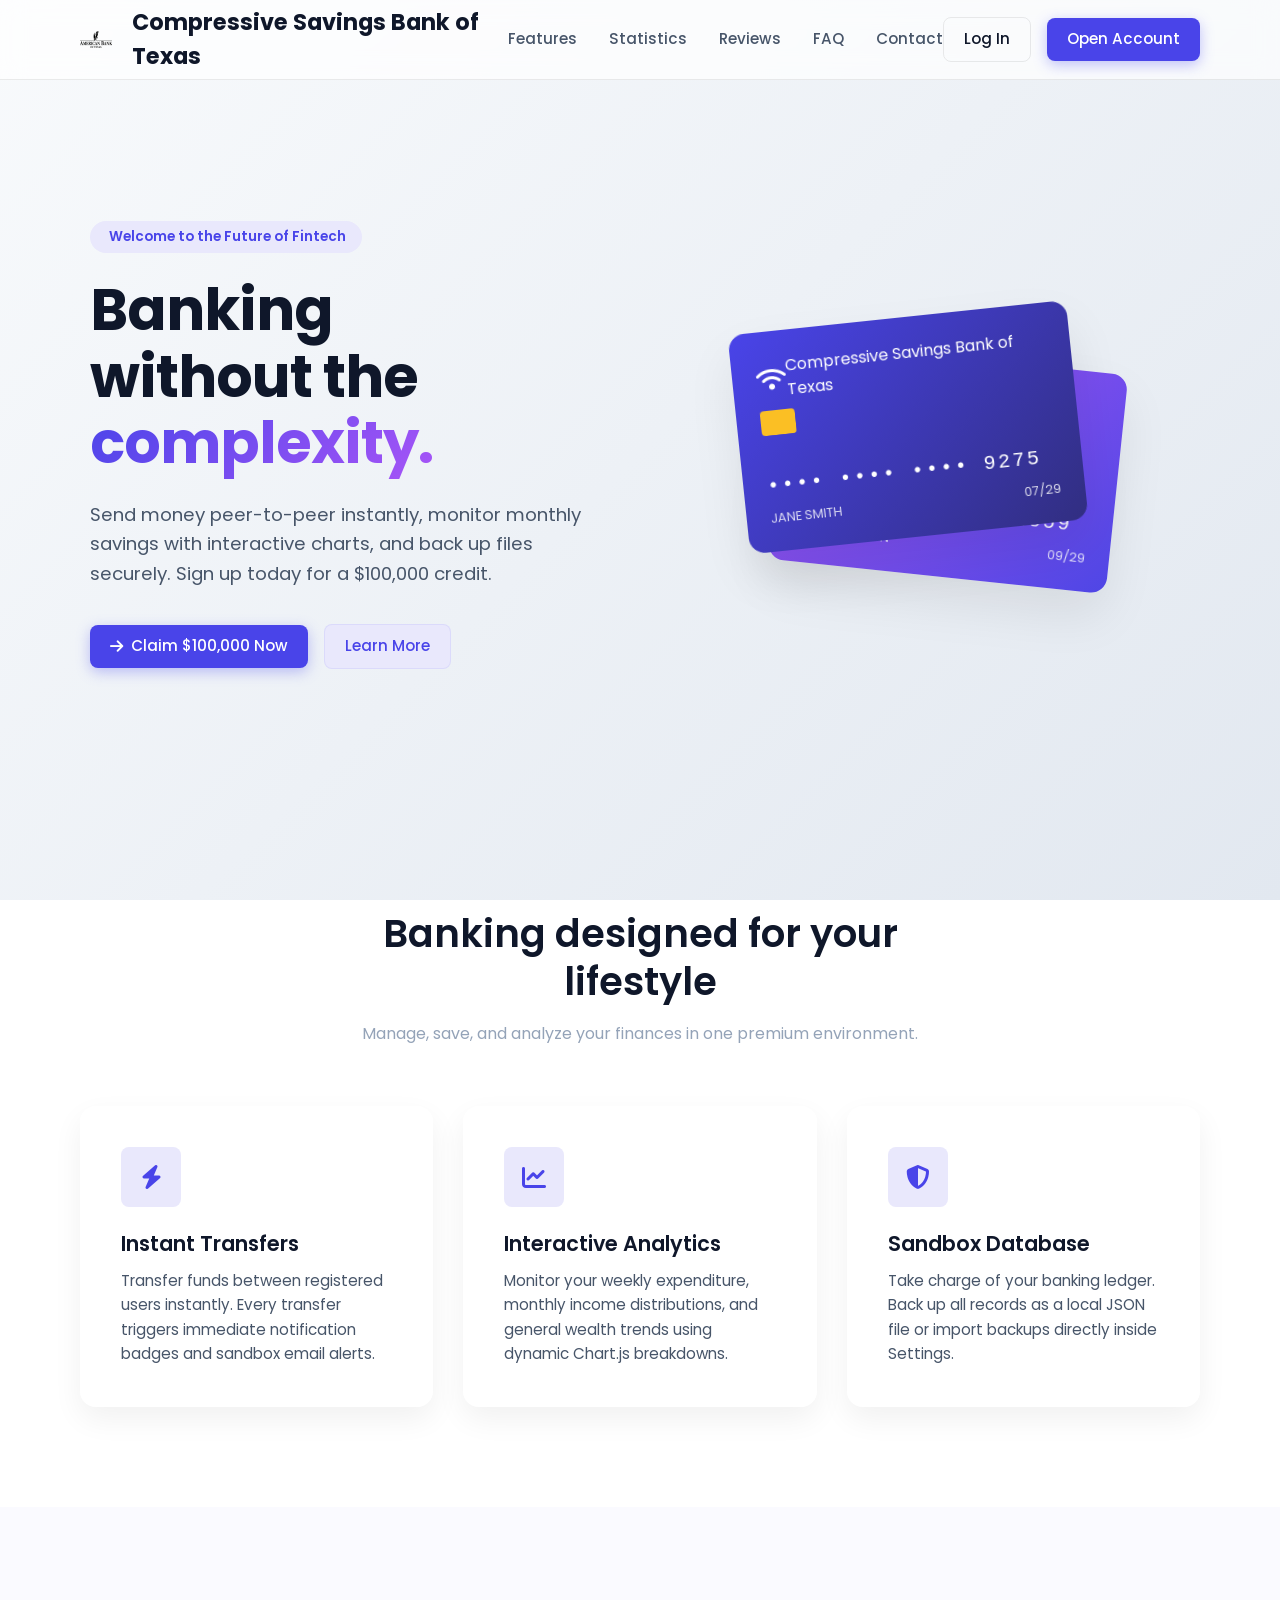
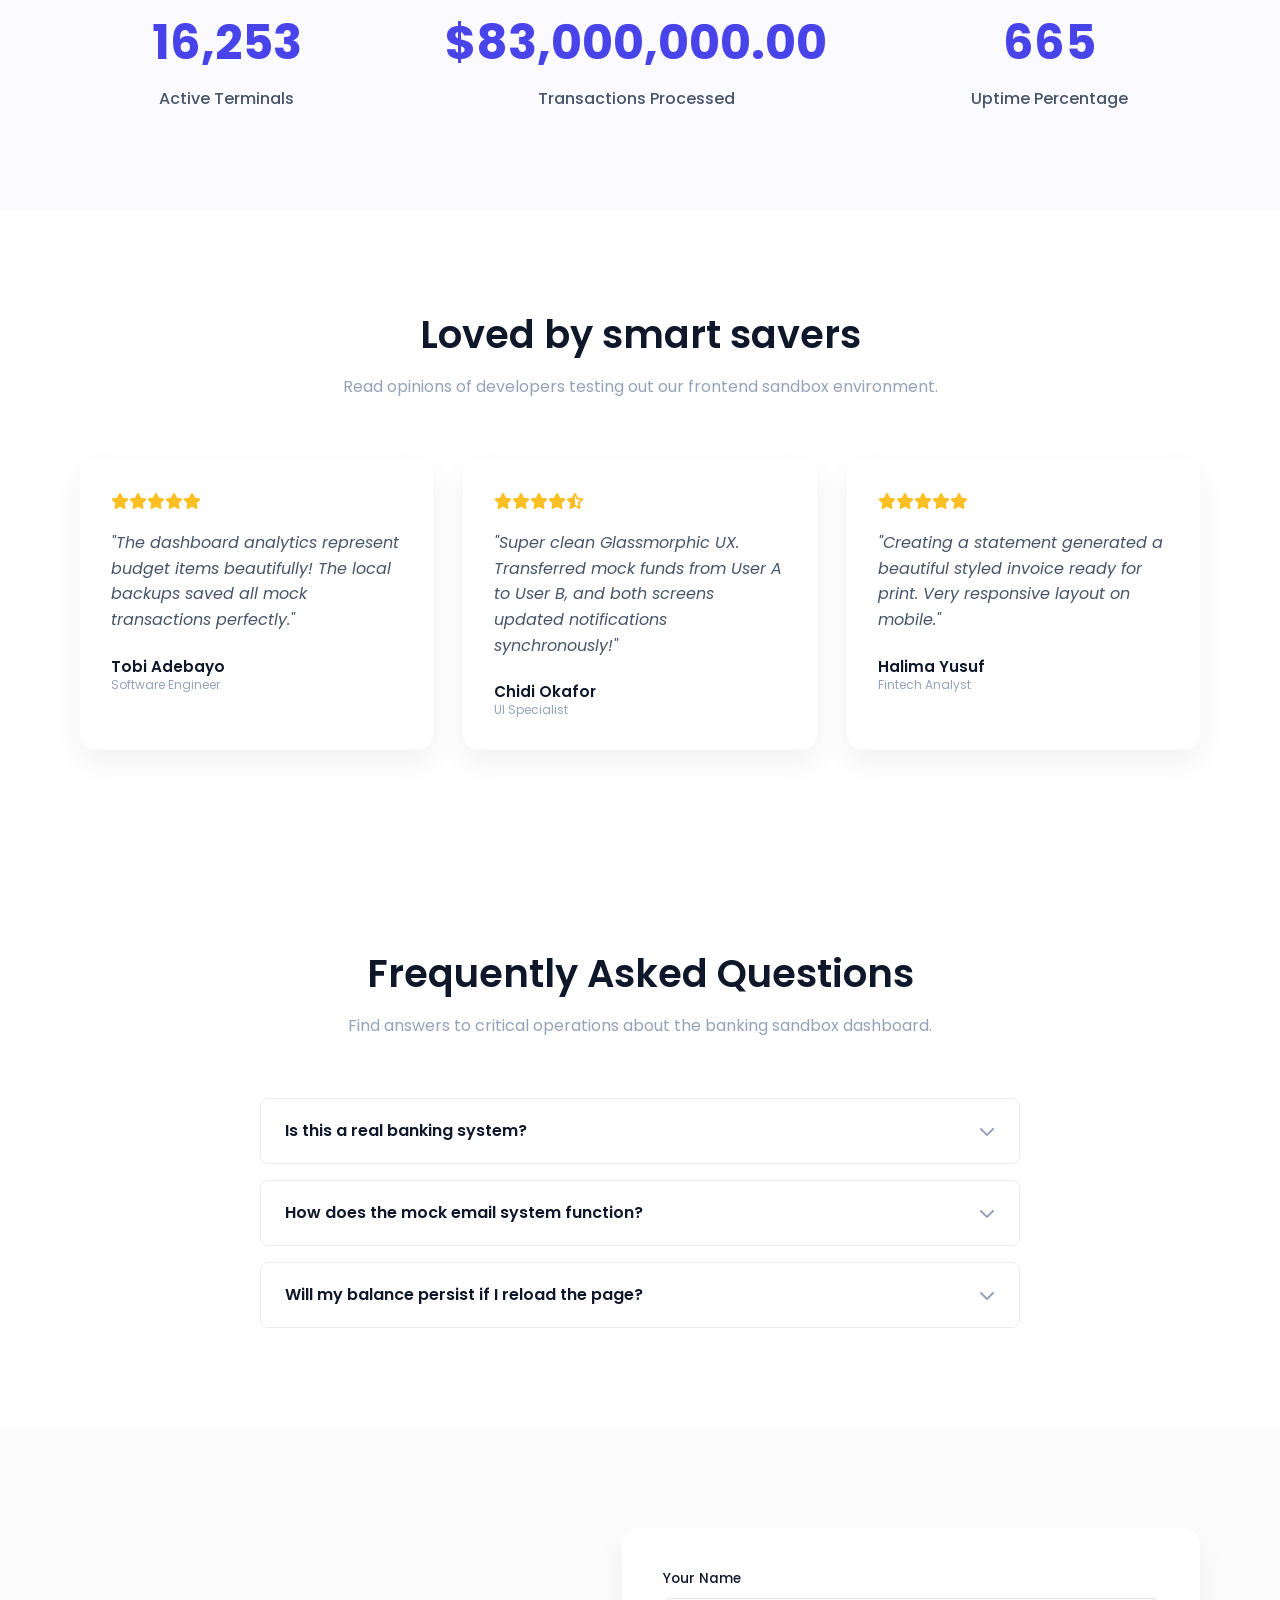
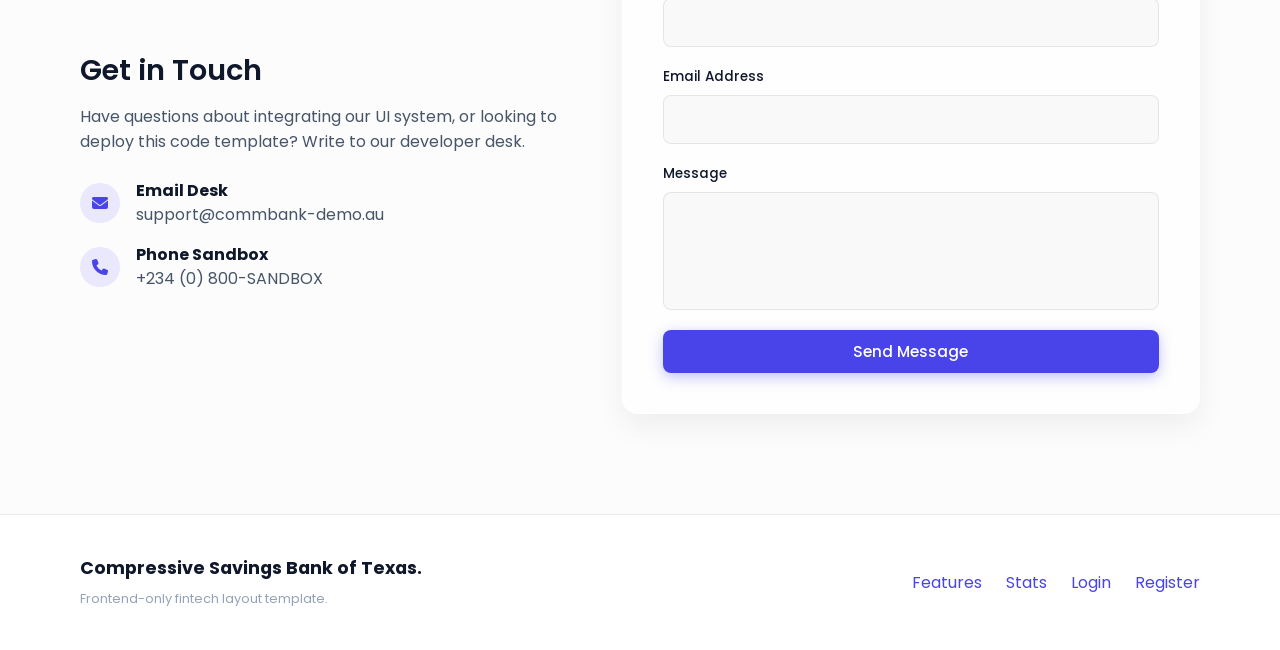
==== index.html @ da2bb2bc "Initial commit: TuneX Bank app with email notifications disabled and logo fix" ====
<!DOCTYPE html>
<html lang="en">
<head>
  <link rel="icon" type="image/png" href="favicon.png">
  <meta charset="UTF-8">
  <meta name="viewport" content="width=device-width, initial-scale=1.0">
  <title>Compressive Savings Bank of Texas - Modern Digital Banking</title>
  
  <!-- SEO Tags -->
  <meta name="description" content="Experience premium digital banking with Compressive Savings Bank of Texas. Send money instantly, track spending analytics, and secure your vaults with glassmorphic dashboards.">
  
  <!-- Font Awesome & Google Fonts -->
  <link rel="stylesheet" href="https://cdnjs.cloudflare.com/ajax/libs/font-awesome/6.4.0/css/all.min.css">
  
  <!-- Style sheets -->
  <link rel="stylesheet" href="css/global.css">
  <link rel="stylesheet" href="css/components.css">
  <link rel="stylesheet" href="css/forms.css">
  <link rel="stylesheet" href="css/responsive.css">
  
  <!-- Prevent Theme Flash (FOUC) -->
  <meta name="color-scheme" content="light dark">
  <script>
    {
      const colorScheme = localStorage.getItem("theme");
      if (colorScheme === 'dark' || (!colorScheme && window.matchMedia("(prefers-color-scheme: dark)").matches)) {
        document.documentElement.setAttribute('data-theme', 'dark');
      } else if (colorScheme === 'light') {
        document.documentElement.setAttribute('data-theme', 'light');
      }
    }
  </script>
</head>
<body>

  <!-- Sticky Landing Navigation -->
  <nav class="landing-nav">
    <div class="logo">
      <img src="assets/logo.png" alt="Logo" style="width: 32px; height: 32px; flex-shrink: 0; display: inline-block; vertical-align: middle; margin-right: 8px; object-fit: contain;">
      <span>Compressive Savings Bank of Texas</span>
    </div>
    <div class="landing-nav-links no-print">
      <a href="#features" class="landing-nav-link">Features</a>
      <a href="#stats" class="landing-nav-link">Statistics</a>
      <a href="#testimonials" class="landing-nav-link">Reviews</a>
      <a href="#faq" class="landing-nav-link">FAQ</a>
      <a href="#contact" class="landing-nav-link">Contact</a>
    </div>
    <div class="landing-nav-actions no-print">
      <a href="login.html" class="btn btn-outline">Log In</a>
      <a href="register.html" class="btn btn-primary">Open Account</a>
    </div>
  </nav>

  <!-- Hero Section -->
  <header class="hero-section">
    <div class="hero-content">
      <span class="hero-badge"><i class="fas fa-sparkles"></i> Welcome to the Future of Fintech</span>
      <h1 class="hero-title">Banking <br>without the <br><span class="gradient-text">complexity.</span></h1>
      <p class="hero-desc">Send money peer-to-peer instantly, monitor monthly savings with interactive charts, and back up files securely. Sign up today for a $100,000 credit.</p>
      <div class="hero-buttons no-print">
        <a href="register.html" class="btn btn-primary btn-lg"><i class="fas fa-arrow-right"></i> Claim $100,000 Now</a>
        <a href="#features" class="btn btn-secondary btn-lg">Learn More</a>
      </div>
    </div>
    
    <div class="hero-visual">
      <div class="hero-card-stack">
        <div class="hero-credit-card card-primary">
          <div class="card-header-logo">
            <i class="fas fa-wifi"></i>
            <span>Compressive Savings Bank of Texas</span>
          </div>
          <div class="card-chip"></div>
          <div class="card-number">•••• •••• •••• 9275</div>
          <div class="card-holder">
            <div>Jane Smith</div>
            <div>07/29</div>
          </div>
        </div>
        <div class="hero-credit-card card-secondary">
          <div class="card-header-logo">
            <i class="fas fa-wifi"></i>
            <span>Compressive Savings Bank of Texas</span>
          </div>
          <div class="card-chip"></div>
          <div class="card-number">•••• •••• •••• 2859</div>
          <div class="card-holder">
            <div>Mike Johnson</div>
            <div>09/29</div>
          </div>
        </div>
      </div>
    </div>
  </header>

  <!-- Product Features Section -->
  <section id="features" class="section">
    <div class="section-header">
      <h2>Banking designed for your lifestyle</h2>
      <p>Manage, save, and analyze your finances in one premium environment.</p>
    </div>
    
    <div class="features-grid">
      
      <!-- Feature 1 -->
      <div class="feature-card glass glass-interactive">
        <div class="feature-icon flex-center"><i class="fas fa-bolt"></i></div>
        <h3>Instant Transfers</h3>
        <p>Transfer funds between registered users instantly. Every transfer triggers immediate notification badges and sandbox email alerts.</p>
      </div>

      <!-- Feature 2 -->
      <div class="feature-card glass glass-interactive">
        <div class="feature-icon flex-center"><i class="fas fa-chart-line"></i></div>
        <h3>Interactive Analytics</h3>
        <p>Monitor your weekly expenditure, monthly income distributions, and general wealth trends using dynamic Chart.js breakdowns.</p>
      </div>

      <!-- Feature 3 -->
      <div class="feature-card glass glass-interactive">
        <div class="feature-icon flex-center"><i class="fas fa-shield-alt"></i></div>
        <h3>Sandbox Database</h3>
        <p>Take charge of your banking ledger. Back up all records as a local JSON file or import backups directly inside Settings.</p>
      </div>
      
    </div>
  </section>

  <!-- Live Statistics Section -->
  <section id="stats" class="section stats-section">
    <div class="stats-row">
      <div class="stat-item">
        <div class="stat-number count-number" data-target="24380">0</div>
        <div class="stat-label">Active Terminals</div>
      </div>
      <div class="stat-item">
        <div class="stat-number count-number count-currency" data-target="124500000">$0</div>
        <div class="stat-label">Transactions Processed</div>
      </div>
      <div class="stat-item">
        <div class="stat-number count-number" data-target="999">0</div>
        <div class="stat-label">Uptime Percentage</div>
      </div>
    </div>
  </section>

  <!-- Testimonials Reviews -->
  <section id="testimonials" class="section">
    <div class="section-header">
      <h2>Loved by smart savers</h2>
      <p>Read opinions of developers testing out our frontend sandbox environment.</p>
    </div>
    
    <div class="testimonials-grid">
      <!-- Card 1 -->
      <div class="testimonial-card glass">
        <div class="testimonial-rating"><i class="fas fa-star"></i><i class="fas fa-star"></i><i class="fas fa-star"></i><i class="fas fa-star"></i><i class="fas fa-star"></i></div>
        <p class="testimonial-text">"The dashboard analytics represent budget items beautifully! The local backups saved all mock transactions perfectly."</p>
        <div class="testimonial-author">
          <div class="testimonial-author-info">
            <h4>Tobi Adebayo</h4>
            <p>Software Engineer</p>
          </div>
        </div>
      </div>

      <!-- Card 2 -->
      <div class="testimonial-card glass">
        <div class="testimonial-rating"><i class="fas fa-star"></i><i class="fas fa-star"></i><i class="fas fa-star"></i><i class="fas fa-star"></i><i class="fas fa-star-half-alt"></i></div>
        <p class="testimonial-text">"Super clean Glassmorphic UX. Transferred mock funds from User A to User B, and both screens updated notifications synchronously!"</p>
        <div class="testimonial-author">
          <div class="testimonial-author-info">
            <h4>Chidi Okafor</h4>
            <p>UI Specialist</p>
          </div>
        </div>
      </div>

      <!-- Card 3 -->
      <div class="testimonial-card glass">
        <div class="testimonial-rating"><i class="fas fa-star"></i><i class="fas fa-star"></i><i class="fas fa-star"></i><i class="fas fa-star"></i><i class="fas fa-star"></i></div>
        <p class="testimonial-text">"Creating a statement generated a beautiful styled invoice ready for print. Very responsive layout on mobile."</p>
        <div class="testimonial-author">
          <div class="testimonial-author-info">
            <h4>Halima Yusuf</h4>
            <p>Fintech Analyst</p>
          </div>
        </div>
      </div>
    </div>
  </section>

  <!-- FAQ Accordion Accordions -->
  <section id="faq" class="section">
    <div class="section-header">
      <h2>Frequently Asked Questions</h2>
      <p>Find answers to critical operations about the banking sandbox dashboard.</p>
    </div>
    
    <div class="faq-list">
      <details class="faq-item">
        <summary class="faq-summary">Is this a real banking system?</summary>
        <div class="faq-content">
          No. This is a frontend-only MVP (Minimum Viable Product) powered entirely in the browser using <code>localStorage</code>. It does not communicate with any banking server or hold real-world financial records.
        </div>
      </details>

      <details class="faq-item">
        <summary class="faq-summary">How does the mock email system function?</summary>
        <div class="faq-content">
          Whenever a transfer, deposit, or login occurs, our SMTP Simulator generates a mock email object and pushes it to your database. You can read these emails inside the Email Center navigation panel.
        </div>
      </details>

      <details class="faq-item">
        <summary class="faq-summary">Will my balance persist if I reload the page?</summary>
        <div class="faq-content">
          Yes! All users, settings, and logs are saved in your browser's local storage database, which persists until you clear your browser cache or select "Purge Database" inside Settings.
        </div>
      </details>
    </div>
  </section>

  <!-- Contact Section -->
  <section id="contact" class="section contact-section">
    <div class="contact-grid">
      <div class="contact-info">
        <h3>Get in Touch</h3>
        <p>Have questions about integrating our UI system, or looking to deploy this code template? Write to our developer desk.</p>
        <div class="contact-details-list">
          <div class="contact-details-item">
            <div class="contact-details-icon flex-center"><i class="fas fa-envelope"></i></div>
            <div>
              <strong style="display:block; color:var(--text-primary);">Email Desk</strong>
              <span>support@commbank-demo.au</span>
            </div>
          </div>
          <div class="contact-details-item">
            <div class="contact-details-icon flex-center"><i class="fas fa-phone"></i></div>
            <div>
              <strong style="display:block; color:var(--text-primary);">Phone Sandbox</strong>
              <span>+234 (0) 800-SANDBOX</span>
            </div>
          </div>
        </div>
      </div>
      
      <div class="contact-form-panel glass">
        <form id="contact-form" style="padding:40px;" novalidate>
          <div class="form-group">
            <label for="contact-name" class="form-label">Your Name</label>
            <input type="text" id="contact-name" class="form-input" required minlength="2">
            <span class="error-msg">Name is too short.</span>
          </div>
          <div class="form-group">
            <label for="contact-email" class="form-label">Email Address</label>
            <input type="email" id="contact-email" class="form-input" required>
            <span class="error-msg">Email is invalid.</span>
          </div>
          <div class="form-group">
            <label for="contact-msg" class="form-label">Message</label>
            <textarea id="contact-msg" class="form-input" rows="4" required style="resize:none;"></textarea>
            <span class="error-msg">Message cannot be empty.</span>
          </div>
          <button type="submit" class="btn btn-primary" style="width:100%;">Send Message</button>
        </form>
      </div>
    </div>
  </section>

  <!-- Footer -->
  <footer class="footer">
    <div class="footer-content">
      <div>
        <strong style="color:var(--text-primary); font-size:1.1rem; display:block; margin-bottom:4px;">Compressive Savings Bank of Texas.</strong>
        <span style="font-size:0.8rem; color:var(--text-muted);">Frontend-only fintech layout template.</span>
      </div>
      <div class="footer-links no-print">
        <a href="#features">Features</a>
        <a href="#stats">Stats</a>
        <a href="login.html">Login</a>
        <a href="register.html">Register</a>
      </div>
    </div>
  </footer>

  <!-- DB & scripts -->
  <script src="js/storage.js"></script>
  <script src="js/utils.js"></script>
  <script src="js/email.js"></script>
  <script>
    // Scroll header tracker
    window.addEventListener('scroll', () => {
      const nav = document.querySelector('.landing-nav');
      if (window.scrollY > 50) {
        nav.classList.add('scrolled');
      } else {
        nav.classList.remove('scrolled');
      }
    });

    // Animate stats numbers when they enter the viewport
    const countItems = document.querySelectorAll('.count-number');
    const options = { threshold: 0.5 };
    
    const observer = new IntersectionObserver((entries, observer) => {
      entries.forEach(entry => {
        if (entry.isIntersecting) {
          const el = entry.target;
          const target = parseFloat(el.getAttribute('data-target'));
          Utils.animateCounter(el, 0, target, 1500);
          observer.unobserve(el);
        }
      });
    }, options);

    countItems.forEach(el => observer.observe(el));

    // Simple Form Validation hook
    document.getElementById('contact-form').addEventListener('submit', (e) => {
      e.preventDefault();
      const form = e.target;
      if (form.checkValidity()) {
        Utils.showToast("Message Sent", "Thank you! Your simulated message has been processed.", "success");
        form.reset();
      } else {
        Utils.showToast("Form Invalid", "Please check contact form inputs.", "warning");
        // Trigger visual validation
        Array.from(form.elements).forEach(el => {
          if (el.checkValidity) {
            el.classList.add('user-invalid-fallback');
          }
        });
      }
    });
  </script>
</body>
</html>
---- css/global.css ----
@import url('https://fonts.googleapis.com/css2?family=Poppins:wght@300;400;500;600;700&family=Inter:wght@300;400;500;600;700&display=swap');

:root {
  --font-family: 'Poppins', 'Inter', -apple-system, BlinkMacSystemFont, "Segoe UI", Roboto, sans-serif;
  
  /* HSL Base Tone */
  --hue-primary: 242; /* Premium Indigo */
  
  /* Light Theme Variables */
  --primary-color: hsl(var(--hue-primary), 79%, 59%);
  --primary-hover: hsl(var(--hue-primary), 75%, 48%);
  --primary-light: hsl(var(--hue-primary), 80%, 95%);
  --primary-dark: hsl(var(--hue-primary), 70%, 40%);
  
  --bg-gradient-start: #f8fafc;
  --bg-gradient-end: #e2e8f0;
  
  --bg-card: rgba(255, 255, 255, 0.65);
  --bg-sidebar: rgba(255, 255, 255, 0.8);
  --bg-glass-solid: #ffffff;
  
  --text-primary: #0f172a;
  --text-secondary: #475569;
  --text-muted: #94a3b8;
  
  --border-color: rgba(0, 0, 0, 0.08);
  --border-card: rgba(255, 255, 255, 0.45);
  
  --success-color: #10b981;
  --success-light: rgba(16, 185, 129, 0.1);
  --error-color: #ef4444;
  --error-light: rgba(239, 68, 68, 0.1);
  --warning-color: #f59e0b;
  --warning-light: rgba(245, 158, 11, 0.1);
  --info-color: #3b82f6;
  --info-light: rgba(59, 130, 246, 0.1);
  
  --glass-blur: 16px;
  
  --shadow-sm: 0 2px 8px rgba(0, 0, 0, 0.04);
  --shadow-md: 0 12px 30px rgba(0, 0, 0, 0.06);
  --shadow-lg: 0 24px 50px rgba(0, 0, 0, 0.08);
  --shadow-inset: inset 0 2px 4px rgba(255, 255, 255, 0.8);
  
  --radius-sm: 8px;
  --radius-md: 16px;
  --radius-lg: 24px;
  --radius-xl: 32px;
  
  --transition-fast: 0.15s cubic-bezier(0.4, 0, 0.2, 1);
  --transition-normal: 0.3s cubic-bezier(0.4, 0, 0.2, 1);
  --transition-spring: 0.5s cubic-bezier(0.34, 1.56, 0.64, 1);
  
  /* Scrollbar standard support */
  scrollbar-color: var(--text-muted) transparent;
  scrollbar-width: thin;
  
  color-scheme: light dark;
}

/* System Dark Theme Match */
@media (prefers-color-scheme: dark) {
  :root {
    --primary-color: hsl(var(--hue-primary), 85%, 65%);
    --primary-hover: hsl(var(--hue-primary), 80%, 55%);
    --primary-light: hsl(var(--hue-primary), 35%, 15%);
    --primary-dark: hsl(var(--hue-primary), 90%, 75%);
    
    --bg-gradient-start: #030712;
    --bg-gradient-end: #0f172a;
    
    --bg-card: rgba(15, 23, 42, 0.55);
    --bg-sidebar: rgba(3, 7, 18, 0.7);
    --bg-glass-solid: #0f172a;
    
    --text-primary: #f8fafc;
    --text-secondary: #cbd5e1;
    --text-muted: #64748b;
    
    --border-color: rgba(255, 255, 255, 0.08);
    --border-card: rgba(255, 255, 255, 0.06);
    
    --shadow-sm: 0 2px 8px rgba(0, 0, 0, 0.2);
    --shadow-md: 0 12px 30px rgba(0, 0, 0, 0.4);
    --shadow-lg: 0 24px 50px rgba(0, 0, 0, 0.5);
    --shadow-inset: inset 0 1px 1px rgba(255, 255, 255, 0.05);
    
    scrollbar-color: var(--text-muted) transparent;
  }
}

/* User Theme Pins (Takes Precedence) */
:root[data-theme="light"] {
  --primary-color: hsl(var(--hue-primary), 79%, 59%);
  --primary-hover: hsl(var(--hue-primary), 75%, 48%);
  --primary-light: hsl(var(--hue-primary), 80%, 95%);
  --primary-dark: hsl(var(--hue-primary), 70%, 40%);
  --bg-gradient-start: #f8fafc;
  --bg-gradient-end: #e2e8f0;
  --bg-card: rgba(255, 255, 255, 0.65);
  --bg-sidebar: rgba(255, 255, 255, 0.8);
  --bg-glass-solid: #ffffff;
  --text-primary: #0f172a;
  --text-secondary: #475569;
  --text-muted: #94a3b8;
  --border-color: rgba(0, 0, 0, 0.08);
  --border-card: rgba(255, 255, 255, 0.45);
  --shadow-sm: 0 2px 8px rgba(0, 0, 0, 0.04);
  --shadow-md: 0 12px 30px rgba(0, 0, 0, 0.06);
  --shadow-lg: 0 24px 50px rgba(0, 0, 0, 0.08);
  --shadow-inset: inset 0 2px 4px rgba(255, 255, 255, 0.8);
  color-scheme: light;
}

:root[data-theme="dark"] {
  --primary-color: hsl(var(--hue-primary), 85%, 65%);
  --primary-hover: hsl(var(--hue-primary), 80%, 55%);
  --primary-light: hsl(var(--hue-primary), 35%, 15%);
  --primary-dark: hsl(var(--hue-primary), 90%, 75%);
  --bg-gradient-start: #030712;
  --bg-gradient-end: #0f172a;
  --bg-card: rgba(15, 23, 42, 0.55);
  --bg-sidebar: rgba(3, 7, 18, 0.7);
  --bg-glass-solid: #0f172a;
  --text-primary: #f8fafc;
  --text-secondary: #cbd5e1;
  --text-muted: #64748b;
  --border-color: rgba(255, 255, 255, 0.08);
  --border-card: rgba(255, 255, 255, 0.06);
  --shadow-sm: 0 2px 8px rgba(0, 0, 0, 0.2);
  --shadow-md: 0 12px 30px rgba(0, 0, 0, 0.4);
  --shadow-lg: 0 24px 50px rgba(0, 0, 0, 0.5);
  --shadow-inset: inset 0 1px 1px rgba(255, 255, 255, 0.05);
  color-scheme: dark;
}

/* Global Reset */
*, *::before, *::after {
  box-sizing: border-box;
  margin: 0;
  padding: 0;
}

html {
  scroll-behavior: smooth;
  height: -webkit-fill-available;
}

body {
  font-family: var(--font-family);
  background: linear-gradient(135deg, var(--bg-gradient-start) 0%, var(--bg-gradient-end) 100%);
  background-attachment: fixed;
  color: var(--text-secondary);
  min-height: 100vh;
  min-height: -webkit-fill-available;
  display: flex;
  flex-direction: column;
  overflow-x: hidden;
  line-height: 1.5;
  -webkit-font-smoothing: antialiased;
}

/* Custom Scrollbars Fallback */
@supports not (scrollbar-color: auto) {
  ::-webkit-scrollbar {
    width: 8px;
    height: 8px;
  }
  ::-webkit-scrollbar-track {
    background: transparent;
  }
  ::-webkit-scrollbar-thumb {
    background: var(--text-muted);
    border-radius: var(--radius-sm);
  }
  ::-webkit-scrollbar-thumb:hover {
    background: var(--text-secondary);
  }
}

/* Utility Classes */
.glass {
  background: var(--bg-card);
  backdrop-filter: blur(var(--glass-blur));
  -webkit-backdrop-filter: blur(var(--glass-blur));
  border: 1px solid var(--border-card);
  border-radius: var(--radius-md);
  box-shadow: var(--shadow-md);
}

.glass-interactive {
  composes: glass;
  transition: transform var(--transition-fast), box-shadow var(--transition-fast), border var(--transition-fast);
}
.glass-interactive:hover {
  transform: translateY(-2px);
  box-shadow: var(--shadow-lg);
  border: 1px solid var(--primary-light);
}

.gradient-text {
  background: linear-gradient(135deg, var(--primary-color) 0%, #a855f7 100%);
  -webkit-background-clip: text;
  -webkit-text-fill-color: transparent;
  background-clip: text;
}

.flex-center {
  display: flex;
  align-items: center;
  justify-content: center;
}

.hidden {
  display: none !important;
}

/* Typography styles */
h1, h2, h3, h4, h5, h6 {
  color: var(--text-primary);
  font-weight: 600;
  line-height: 1.25;
}

a {
  color: var(--primary-color);
  text-decoration: none;
  transition: color var(--transition-fast);
}
a:hover {
  color: var(--primary-hover);
}

button {
  cursor: pointer;
  border: none;
  background: none;
  font-family: var(--font-family);
}

ul {
  list-style: none;
}

img {
  max-width: 100%;
  height: auto;
  border-radius: var(--radius-sm);
}

/* Toast Container in Top Layer (Native popover support or absolute fallback) */
.toast-container {
  position: fixed;
  bottom: 24px;
  right: 24px;
  display: flex;
  flex-direction: column;
  gap: 12px;
  z-index: 9999;
  pointer-events: none;
}

/* Print CSS */
@media print {
  body {
    background: white;
    color: black;
  }
  .no-print {
    display: none !important;
  }
  .print-only {
    display: block !important;
  }
  .glass {
    border: 1px solid #ccc !important;
    background: none !important;
    box-shadow: none !important;
    backdrop-filter: none !important;
  }
}
---- css/components.css ----
/* Reusable Banking Design System Components */

/* 1. Buttons */
.btn {
  display: inline-flex;
  align-items: center;
  justify-content: center;
  gap: 8px;
  padding: 10px 20px;
  font-size: 0.95rem;
  font-weight: 500;
  border-radius: var(--radius-sm);
  transition: all var(--transition-fast);
  white-space: nowrap;
}

.btn-primary {
  background: var(--primary-color);
  color: #ffffff;
  box-shadow: 0 4px 14px rgba(99, 102, 241, 0.4);
}
.btn-primary:hover {
  background: var(--primary-hover);
  transform: translateY(-1px);
  box-shadow: 0 6px 20px rgba(99, 102, 241, 0.5);
}
.btn-primary:active {
  transform: translateY(0);
}

.btn-secondary {
  background: var(--primary-light);
  color: var(--primary-color);
  border: 1px solid rgba(99, 102, 241, 0.1);
}
.btn-secondary:hover {
  background: rgba(99, 102, 241, 0.15);
}

.btn-outline {
  background: transparent;
  color: var(--text-primary);
  border: 1px solid var(--border-color);
}
.btn-outline:hover {
  background: rgba(0, 0, 0, 0.02);
  border-color: var(--text-secondary);
}

[data-theme="dark"] .btn-outline:hover {
  background: rgba(255, 255, 255, 0.03);
}

.btn-danger {
  background: var(--error-color);
  color: white;
  box-shadow: 0 4px 14px rgba(239, 68, 68, 0.3);
}
.btn-danger:hover {
  background: #dc2626;
  transform: translateY(-1px);
}

.btn-icon {
  width: 40px;
  height: 40px;
  padding: 0;
  border-radius: 50%;
  border: 1px solid var(--border-color);
  color: var(--text-primary);
}
.btn-icon:hover {
  background: rgba(0, 0, 0, 0.03);
  color: var(--primary-color);
}
[data-theme="dark"] .btn-icon:hover {
  background: rgba(255, 255, 255, 0.05);
}

/* 2. Badges */
.badge {
  display: inline-flex;
  align-items: center;
  gap: 4px;
  padding: 4px 10px;
  border-radius: 9999px;
  font-size: 0.75rem;
  font-weight: 500;
  text-transform: capitalize;
}

.badge-success {
  background: var(--success-light);
  color: var(--success-color);
}

.badge-danger {
  background: var(--error-light);
  color: var(--error-color);
}

.badge-warning {
  background: var(--warning-light);
  color: var(--warning-color);
}

.badge-info {
  background: var(--info-light);
  color: var(--info-color);
}

/* 3. Skeleton Loading */
.skeleton {
  background: linear-gradient(90deg, 
    rgba(255, 255, 255, 0.05) 25%, 
    rgba(255, 255, 255, 0.12) 37%, 
    rgba(255, 255, 255, 0.05) 63%
  );
  background-size: 400% 100%;
  animation: skeleton-loading 1.4s ease infinite;
}

[data-theme="light"] .skeleton,
:root:not([data-theme="dark"]) .skeleton {
  background: linear-gradient(90deg, 
    rgba(0, 0, 0, 0.04) 25%, 
    rgba(0, 0, 0, 0.08) 37%, 
    rgba(0, 0, 0, 0.04) 63%
  );
  background-size: 400% 100%;
}

@keyframes skeleton-loading {
  0% { background-position: 100% 50%; }
  100% { background-position: 0 50%; }
}

/* 4. Modal Dialogs */
.modal {
  position: fixed;
  top: 0;
  left: 0;
  width: 100%;
  height: 100%;
  z-index: 1000;
  display: flex;
  align-items: center;
  justify-content: center;
  opacity: 0;
  pointer-events: none;
  transition: opacity var(--transition-normal);
}

.modal.active {
  opacity: 1;
  pointer-events: all;
}

.modal-backdrop {
  position: absolute;
  top: 0;
  left: 0;
  width: 100%;
  height: 100%;
  background: rgba(0, 0, 0, 0.4);
  backdrop-filter: blur(8px);
  -webkit-backdrop-filter: blur(8px);
}

.modal-content {
  position: relative;
  width: 90%;
  max-width: 500px;
  z-index: 1001;
  padding: 30px;
  transform: scale(0.9) translateY(20px);
  transition: transform var(--transition-spring);
}

.modal.active .modal-content {
  transform: scale(1) translateY(0);
}

.modal-header {
  display: flex;
  align-items: center;
  justify-content: space-between;
  margin-bottom: 20px;
}

.modal-close {
  font-size: 1.5rem;
  color: var(--text-muted);
  cursor: pointer;
  transition: color var(--transition-fast);
}
.modal-close:hover {
  color: var(--text-primary);
}

/* 5. Toasts (Stackable Popovers) */
.toast {
  position: relative;
  display: flex;
  align-items: center;
  gap: 16px;
  min-width: 320px;
  padding: 16px 20px;
  background: var(--bg-glass-solid);
  border: 1px solid var(--border-card);
  border-radius: var(--radius-md);
  box-shadow: var(--shadow-lg);
  pointer-events: auto;
  transform: translateX(120%);
  transition: transform var(--transition-spring), opacity var(--transition-normal);
  opacity: 0;
}

.toast.show {
  transform: translateX(0);
  opacity: 1;
}

.toast-icon {
  font-size: 1.25rem;
}
.toast-success .toast-icon { color: var(--success-color); }
.toast-error .toast-icon { color: var(--error-color); }
.toast-warning .toast-icon { color: var(--warning-color); }
.toast-info .toast-icon { color: var(--info-color); }

.toast-body {
  flex-grow: 1;
}

.toast-title {
  font-weight: 600;
  color: var(--text-primary);
  font-size: 0.9rem;
  margin-bottom: 2px;
}

.toast-desc {
  font-size: 0.8rem;
  color: var(--text-secondary);
}

.toast-close {
  color: var(--text-muted);
  cursor: pointer;
  transition: color var(--transition-fast);
  font-size: 0.9rem;
}
.toast-close:hover {
  color: var(--text-primary);
}

/* 6. Layout Shell: Sidebar Navigation */
.app-container {
  display: grid;
  grid-template-columns: 280px 1fr;
  min-height: 100vh;
}

.sidebar {
  background: var(--bg-sidebar);
  backdrop-filter: blur(var(--glass-blur));
  -webkit-backdrop-filter: blur(var(--glass-blur));
  border-right: 1px solid var(--border-color);
  padding: 30px 24px;
  display: flex;
  flex-direction: column;
  height: 100vh;
  position: sticky;
  top: 0;
  z-index: 100;
}

.sidebar-logo {
  display: flex;
  align-items: center;
  gap: 12px;
  font-size: 1.4rem;
  font-weight: 700;
  color: var(--text-primary);
  margin-bottom: 40px;
}

.sidebar-logo i {
  color: var(--primary-color);
}

.nav-list {
  display: flex;
  flex-direction: column;
  gap: 8px;
  flex-grow: 1;
}

.nav-link {
  display: flex;
  align-items: center;
  gap: 14px;
  padding: 12px 16px;
  color: var(--text-secondary);
  font-weight: 500;
  border-radius: var(--radius-sm);
  transition: all var(--transition-fast);
}

.nav-link i {
  font-size: 1.1rem;
  width: 20px;
}

.nav-link:hover, .nav-link.active {
  color: var(--primary-color);
  background: var(--primary-light);
}

.nav-link.active {
  font-weight: 600;
}

.sidebar-footer {
  padding-top: 20px;
  border-top: 1px solid var(--border-color);
}

.user-snippet {
  display: flex;
  align-items: center;
  gap: 12px;
}

.user-avatar {
  width: 44px;
  height: 44px;
  border-radius: 50%;
  background: var(--primary-light);
  color: var(--primary-color);
  overflow: hidden;
  border: 2px solid var(--primary-color);
}

.user-info {
  display: flex;
  flex-direction: column;
  overflow: hidden;
}

.user-name {
  font-weight: 600;
  font-size: 0.9rem;
  color: var(--text-primary);
  white-space: nowrap;
  text-overflow: ellipsis;
  overflow: hidden;
}

.user-role {
  font-size: 0.75rem;
  color: var(--text-muted);
}

/* 7. Top Navigation Bar */
.main-content {
  display: flex;
  flex-direction: column;
  overflow-y: auto;
  padding: 40px;
  background: transparent;
}

.top-bar {
  display: flex;
  align-items: center;
  justify-content: space-between;
  margin-bottom: 40px;
}

.page-title h1 {
  font-size: 1.8rem;
  margin-bottom: 4px;
}

.page-title p {
  color: var(--text-muted);
  font-size: 0.9rem;
}

.top-actions {
  display: flex;
  align-items: center;
  gap: 16px;
}

.notification-badge-btn {
  position: relative;
}

.badge-dot {
  position: absolute;
  top: 4px;
  right: 4px;
  width: 8px;
  height: 8px;
  background: var(--error-color);
  border-radius: 50%;
  border: 2px solid var(--bg-glass-solid);
}

/* 8. Empty States */
.empty-state {
  text-align: center;
  padding: 60px 40px;
}

.empty-state-icon {
  font-size: 3rem;
  color: var(--text-muted);
  margin-bottom: 20px;
}

.empty-state h3 {
  font-size: 1.25rem;
  margin-bottom: 8px;
}

.empty-state p {
  color: var(--text-muted);
  max-width: 320px;
  margin: 0 auto;
}

/* 9. Landing Page Components */
.landing-nav {
  position: fixed;
  top: 0;
  left: 0;
  width: 100%;
  height: 80px;
  display: flex;
  align-items: center;
  justify-content: space-between;
  padding: 0 80px;
  background: rgba(255, 255, 255, 0.7);
  backdrop-filter: blur(12px);
  -webkit-backdrop-filter: blur(12px);
  border-bottom: 1px solid var(--border-color);
  z-index: 1000;
  transition: all var(--transition-fast);
}

[data-theme="dark"] .landing-nav {
  background: rgba(3, 7, 18, 0.7);
}

.landing-nav.scrolled {
  height: 70px;
  box-shadow: var(--shadow-sm);
}

.landing-nav .logo {
  display: flex;
  align-items: center;
  gap: 12px;
  font-size: 1.4rem;
  font-weight: 700;
  color: var(--text-primary);
}

.landing-nav .logo i {
  color: var(--primary-color);
}

.landing-nav-links {
  display: flex;
  align-items: center;
  gap: 32px;
}

.landing-nav-link {
  color: var(--text-secondary);
  font-weight: 500;
  font-size: 0.95rem;
  transition: color var(--transition-fast);
}

.landing-nav-link:hover {
  color: var(--primary-color);
}

.landing-nav-actions {
  display: flex;
  align-items: center;
  gap: 16px;
}

.hero-section {
  padding: 160px 80px 80px;
  display: grid;
  grid-template-columns: 1fr 1fr;
  align-items: center;
  gap: 60px;
  max-width: 1280px;
  margin: 0 auto;
  min-height: 90vh;
}

.hero-content {
  display: flex;
  flex-direction: column;
  align-items: flex-start;
}

.hero-badge {
  background: var(--primary-light);
  color: var(--primary-color);
  padding: 6px 16px;
  border-radius: 9999px;
  font-size: 0.85rem;
  font-weight: 600;
  margin-bottom: 24px;
}

.hero-title {
  font-size: 3.6rem;
  font-weight: 700;
  line-height: 1.15;
  margin-bottom: 24px;
  letter-spacing: -1px;
}

.hero-desc {
  font-size: 1.15rem;
  color: var(--text-secondary);
  line-height: 1.6;
  margin-bottom: 36px;
  max-width: 520px;
}

.hero-buttons {
  display: flex;
  align-items: center;
  gap: 16px;
}

.hero-visual {
  position: relative;
  display: flex;
  justify-content: center;
  align-items: center;
}

.hero-card-stack {
  position: relative;
  width: 340px;
  height: 220px;
}

.hero-credit-card {
  position: absolute;
  width: 100%;
  height: 100%;
  border-radius: var(--radius-md);
  padding: 24px;
  color: white;
  display: flex;
  flex-direction: column;
  justify-content: space-between;
  box-shadow: var(--shadow-lg);
  transform-style: preserve-3d;
}

.hero-credit-card.card-primary {
  background: linear-gradient(135deg, var(--primary-color) 0%, #312e81 100%);
  transform: rotate(-6deg) translate(-20px, -20px);
  z-index: 2;
  animation: float-card-1 6s ease-in-out infinite;
}

.hero-credit-card.card-secondary {
  background: linear-gradient(135deg, #a855f7 0%, #4f46e5 100%);
  transform: rotate(6deg) translate(20px, 20px);
  z-index: 1;
  animation: float-card-2 6s ease-in-out infinite;
}

@keyframes float-card-1 {
  0%, 100% { transform: rotate(-6deg) translate(-20px, -20px); }
  50% { transform: rotate(-8deg) translate(-24px, -30px); }
}

@keyframes float-card-2 {
  0%, 100% { transform: rotate(6deg) translate(20px, 20px); }
  50% { transform: rotate(8deg) translate(24px, 30px); }
}

.card-header-logo {
  display: flex;
  justify-content: space-between;
  align-items: center;
}
.card-header-logo i { font-size: 1.5rem; }
.card-chip {
  width: 35px;
  height: 25px;
  background: #fbbf24;
  border-radius: 4px;
}
.card-number {
  font-size: 1.25rem;
  font-family: monospace;
  letter-spacing: 2.5px;
  margin-top: 30px;
}
.card-holder {
  display: flex;
  justify-content: space-between;
  font-size: 0.8rem;
  opacity: 0.8;
  text-transform: uppercase;
}

/* Sections Global */
.section {
  padding: 100px 80px;
  max-width: 1280px;
  margin: 0 auto;
  width: 100%;
}

.section-header {
  text-align: center;
  max-width: 600px;
  margin: 0 auto 60px;
}

.section-header h2 {
  font-size: 2.4rem;
  margin-bottom: 16px;
}

.section-header p {
  color: var(--text-muted);
}

/* Features Grid */
.features-grid {
  display: grid;
  grid-template-columns: repeat(3, 1fr);
  gap: 30px;
}

.feature-card {
  padding: 40px;
}

.feature-icon {
  width: 60px;
  height: 60px;
  border-radius: var(--radius-sm);
  background: var(--primary-light);
  color: var(--primary-color);
  font-size: 1.5rem;
  margin-bottom: 24px;
}

.feature-card h3 {
  font-size: 1.3rem;
  margin-bottom: 12px;
}

.feature-card p {
  color: var(--text-secondary);
  font-size: 0.95rem;
  line-height: 1.6;
}

/* Stats Section */
.stats-section {
  background: rgba(99, 102, 241, 0.03);
}

.stats-row {
  display: flex;
  justify-content: space-around;
  align-items: center;
}

.stat-item {
  text-align: center;
}

.stat-number {
  font-size: 3rem;
  font-weight: 700;
  color: var(--primary-color);
  margin-bottom: 8px;
}

.stat-label {
  color: var(--text-secondary);
  font-weight: 500;
}

/* Testimonials Carousel / Grid */
.testimonials-grid {
  display: grid;
  grid-template-columns: repeat(3, 1fr);
  gap: 30px;
}

.testimonial-card {
  padding: 30px;
}

.testimonial-rating {
  color: #fbbf24;
  margin-bottom: 16px;
}

.testimonial-text {
  font-style: italic;
  color: var(--text-secondary);
  line-height: 1.6;
  margin-bottom: 24px;
}

.testimonial-author {
  display: flex;
  align-items: center;
  gap: 12px;
}

.testimonial-author-info h4 {
  font-size: 0.95rem;
}

.testimonial-author-info p {
  font-size: 0.75rem;
  color: var(--text-muted);
}

/* FAQ Details/Summary Accordions */
.faq-list {
  max-width: 760px;
  margin: 0 auto;
  display: flex;
  flex-direction: column;
  gap: 16px;
}

.faq-item {
  border-radius: var(--radius-sm);
  border: 1px solid var(--border-color);
  overflow: hidden;
  transition: all var(--transition-fast);
}

.faq-item[open] {
  border-color: var(--primary-color);
  box-shadow: var(--shadow-sm);
}

.faq-summary {
  padding: 20px 24px;
  font-weight: 600;
  color: var(--text-primary);
  cursor: pointer;
  list-style: none;
  display: flex;
  align-items: center;
  justify-content: space-between;
  user-select: none;
  background: var(--bg-card);
}

.faq-summary::-webkit-details-marker {
  display: none;
}

.faq-summary::after {
  content: "\f078"; /* Font Awesome Plus */
  font-family: "Font Awesome 6 Free";
  font-weight: 900;
  transition: transform var(--transition-fast);
  color: var(--text-muted);
}

.faq-item[open] .faq-summary::after {
  transform: rotate(180deg);
  color: var(--primary-color);
}

.faq-content {
  padding: 0 24px 20px;
  color: var(--text-secondary);
  line-height: 1.6;
  font-size: 0.95rem;
  background: var(--bg-card);
}

/* Contact Footer Form */
.contact-section {
  background: rgba(0,0,0,0.01);
}
[data-theme="dark"] .contact-section {
  background: rgba(255,255,255,0.01);
}

.contact-grid {
  display: grid;
  grid-template-columns: 1fr 1.2fr;
  gap: 60px;
}

.contact-info {
  display: flex;
  flex-direction: column;
  justify-content: center;
}

.contact-info h3 {
  font-size: 1.8rem;
  margin-bottom: 16px;
}

.contact-info p {
  color: var(--text-secondary);
  line-height: 1.6;
  margin-bottom: 24px;
}

.contact-details-list {
  display: flex;
  flex-direction: column;
  gap: 16px;
}

.contact-details-item {
  display: flex;
  align-items: center;
  gap: 16px;
}

.contact-details-icon {
  width: 40px;
  height: 40px;
  border-radius: 50%;
  background: var(--primary-light);
  color: var(--primary-color);
  font-size: 1rem;
}

.footer {
  border-top: 1px solid var(--border-color);
  padding: 40px 80px;
  background: var(--bg-card);
  backdrop-filter: blur(var(--glass-blur));
}

.footer-content {
  display: flex;
  justify-content: space-between;
  align-items: center;
  max-width: 1280px;
  margin: 0 auto;
}

.footer-links {
  display: flex;
  gap: 24px;
}

/* Specific responsive padding adjustments for landing sections */
@media (max-width: 1024px) {
  .landing-nav { padding: 0 40px; }
  .hero-section { padding: 120px 40px 60px; }
  .section { padding: 60px 40px; }
  .footer { padding: 30px 40px; }
}
---- css/forms.css ----
/* Brand-Consistent, Accessible Web Forms & Inputs */

.form-group {
  display: flex;
  flex-direction: column;
  gap: 8px;
  margin-bottom: 20px;
  position: relative;
}

.form-label {
  font-size: 0.85rem;
  font-weight: 500;
  color: var(--text-primary);
}

.input-container {
  position: relative;
  display: flex;
  align-items: center;
}

.form-input {
  width: 100%;
  padding: 12px 16px;
  font-size: 0.95rem;
  color: var(--text-primary);
  background: rgba(0, 0, 0, 0.02);
  border: 1px solid var(--border-color);
  border-radius: var(--radius-sm);
  outline: none;
  font-family: var(--font-family);
  transition: all var(--transition-fast);
  accent-color: var(--primary-color);
}

[data-theme="dark"] .form-input {
  background: rgba(255, 255, 255, 0.02);
}

.form-input:focus {
  border-color: var(--primary-color);
  background: var(--bg-glass-solid);
  box-shadow: 0 0 0 4px var(--primary-light);
}

/* Icon inputs */
.input-container i {
  position: absolute;
  left: 16px;
  color: var(--text-muted);
  pointer-events: none;
  font-size: 1rem;
}

.input-container .input-with-icon {
  padding-left: 46px;
}

/* Password Toggle Eye Button */
.password-toggle-btn {
  position: absolute;
  right: 16px;
  color: var(--text-muted);
  cursor: pointer;
  background: none;
  border: none;
  font-size: 1rem;
  transition: color var(--transition-fast);
}
.password-toggle-btn:hover {
  color: var(--text-primary);
}

/* Validation Styling (Native :user-invalid & Fallbacks) */
.form-input:user-invalid,
.form-input.user-invalid-fallback {
  border-color: var(--error-color);
  background-color: var(--error-light);
}

.form-input:user-valid,
.form-input.user-valid-fallback {
  border-color: var(--success-color);
  background-color: var(--success-light);
}

/* Validation Error Message */
.error-msg {
  display: none;
  font-size: 0.75rem;
  color: var(--error-color);
  font-weight: 500;
  margin-top: 4px;
}

/* Reveal error only on invalid user interaction states */
.form-input:user-invalid + .error-msg,
.form-input.user-invalid-fallback + .error-msg {
  display: block;
}

/* Custom Checkboxes */
.checkbox-group {
  display: flex;
  align-items: center;
  gap: 10px;
  cursor: pointer;
  user-select: none;
  margin-bottom: 20px;
}

.checkbox-group input {
  width: 18px;
  height: 18px;
  accent-color: var(--primary-color);
  cursor: pointer;
}

.checkbox-label {
  font-size: 0.85rem;
  color: var(--text-secondary);
}

/* Switch styling */
.switch {
  position: relative;
  display: inline-block;
  width: 48px;
  height: 24px;
}

.switch input {
  opacity: 0;
  width: 0;
  height: 0;
}

.slider {
  position: absolute;
  cursor: pointer;
  top: 0;
  left: 0;
  right: 0;
  bottom: 0;
  background-color: var(--border-color);
  transition: .3s;
  border-radius: 34px;
}

.slider:before {
  position: absolute;
  content: "";
  height: 16px;
  width: 16px;
  left: 4px;
  bottom: 4px;
  background-color: white;
  transition: .3s;
  border-radius: 50%;
}

.switch input:checked + .slider {
  background-color: var(--primary-color);
}

.switch input:checked + .slider:before {
  transform: translateX(24px);
}

/* Password Rules List (Highlighted on error using :has) */
.rules-list {
  font-size: 0.75rem;
  color: var(--text-muted);
  list-style-type: disc;
  padding-left: 20px;
  margin-top: 6px;
  display: flex;
  flex-direction: column;
  gap: 4px;
  transition: color var(--transition-fast);
}

.rules-list li.valid {
  color: var(--success-color);
  list-style-type: check;
}

.form-group:has(.form-input:user-invalid) .rules-list {
  color: var(--error-color);
}

.form-group:has(.form-input:user-valid) .rules-list {
  display: none;
}

/* Select element styling */
.select-wrapper {
  position: relative;
}

.select-wrapper::after {
  content: "\f078"; /* Font Awesome Chevron Down */
  font-family: "Font Awesome 6 Free";
  font-weight: 900;
  position: absolute;
  right: 16px;
  top: 50%;
  transform: translateY(-50%);
  color: var(--text-muted);
  pointer-events: none;
  font-size: 0.8rem;
}

.form-select {
  appearance: none;
  -webkit-appearance: none;
  width: 100%;
  padding: 12px 16px;
  padding-right: 40px;
  font-size: 0.95rem;
  color: var(--text-primary);
  background: rgba(0, 0, 0, 0.02);
  border: 1px solid var(--border-color);
  border-radius: var(--radius-sm);
  outline: none;
  font-family: var(--font-family);
  transition: all var(--transition-fast);
  cursor: pointer;
}

[data-theme="dark"] .form-select {
  background: rgba(255, 255, 255, 0.02);
}

.form-select:focus {
  border-color: var(--primary-color);
  box-shadow: 0 0 0 4px var(--primary-light);
}
---- css/responsive.css ----
/* Responsive Grid and Mobile Layout Adjustments */

/* Desktop & Large screens (Default Sidebar expanded) */
@media (min-width: 1025px) {
  .hamburger-btn {
    display: none !important;
  }

  /* Hide the mobile logo in the top-bar on desktop */
  .mobile-topbar-logo {
    display: none !important;
  }
}

/* Notebook & Tablet Landscape (1024px and down) */
@media (max-width: 1024px) {
  .app-container {
    grid-template-columns: 1fr; /* Hide sidebar in grid, use drawer */
  }

  .sidebar {
    position: fixed;
    top: 0;
    left: -280px; /* Hidden offscreen */
    width: 280px;
    height: 100vh;
    box-shadow: var(--shadow-lg);
    transition: left var(--transition-normal);
    z-index: 1000;
  }

  .sidebar.active {
    left: 0;
  }

  .sidebar-backdrop {
    display: none;
    position: fixed;
    top: 0;
    left: 0;
    width: 100vw;
    height: 100vh;
    background: rgba(0, 0, 0, 0.4);
    backdrop-filter: blur(4px);
    -webkit-backdrop-filter: blur(4px);
    z-index: 999;
  }

  .sidebar-backdrop.active {
    display: block;
  }

  .main-content {
    padding: 30px;
  }

  .top-bar {
    gap: 20px;
  }

  .hamburger-btn {
    display: flex !important;
    align-items: center;
    justify-content: center;
    width: 44px;
    height: 44px;
    border-radius: var(--radius-sm);
    border: 1px solid var(--border-color);
    background: var(--bg-card);
    color: var(--text-primary);
    font-size: 1.2rem;
  }

  .mobile-topbar-logo {
    display: block !important;
    width: 32px;
    height: 32px;
    object-fit: contain;
  }
}

/* Tablet Portrait (768px and down) */
@media (max-width: 768px) {
  .main-content {
    padding: 24px 20px;
  }

  .dashboard-grid {
    grid-template-columns: 1fr !important;
    gap: 20px;
  }

  .charts-grid {
    grid-template-columns: 1fr !important;
    gap: 20px;
  }

  .stats-grid {
    grid-template-columns: repeat(2, 1fr) !important;
    gap: 16px;
  }

  .quick-actions-bar {
    flex-wrap: wrap;
    justify-content: center;
    gap: 12px;
  }

  .quick-action-card {
    flex: 1 1 calc(50% - 12px) !important;
  }

  /* History list/table responsive wrapper */
  .table-responsive {
    width: 100%;
    overflow-x: auto;
    -webkit-overflow-scrolling: touch;
  }

  table {
    min-width: 600px;
  }
}

/* Mobile Devices (480px and down) */
@media (max-width: 480px) {
  .stats-grid {
    grid-template-columns: 1fr !important;
  }

  .top-bar {
    flex-direction: column;
    align-items: flex-start;
    gap: 16px;
    margin-bottom: 24px;
  }

  .top-actions {
    width: 100%;
    justify-content: space-between;
  }

  .quick-action-card {
    flex: 1 1 100% !important;
  }

  .page-title h1 {
    font-size: 1.5rem;
  }

  /* Landing Page specific responsive */
  .hero-section {
    padding: 80px 20px 40px !important;
    text-align: center;
  }

  .hero-title {
    font-size: 2.2rem !important;
  }

  .hero-buttons {
    flex-direction: column;
    width: 100%;
    gap: 12px;
  }

  .hero-buttons .btn {
    width: 100%;
  }

  .features-grid {
    grid-template-columns: 1fr !important;
  }

  .stats-row {
    flex-direction: column;
    gap: 24px;
  }

  /* Auth split screens */
  .auth-container {
    grid-template-columns: 1fr !important;
  }
  .auth-banner {
    display: none !important;
  }
}
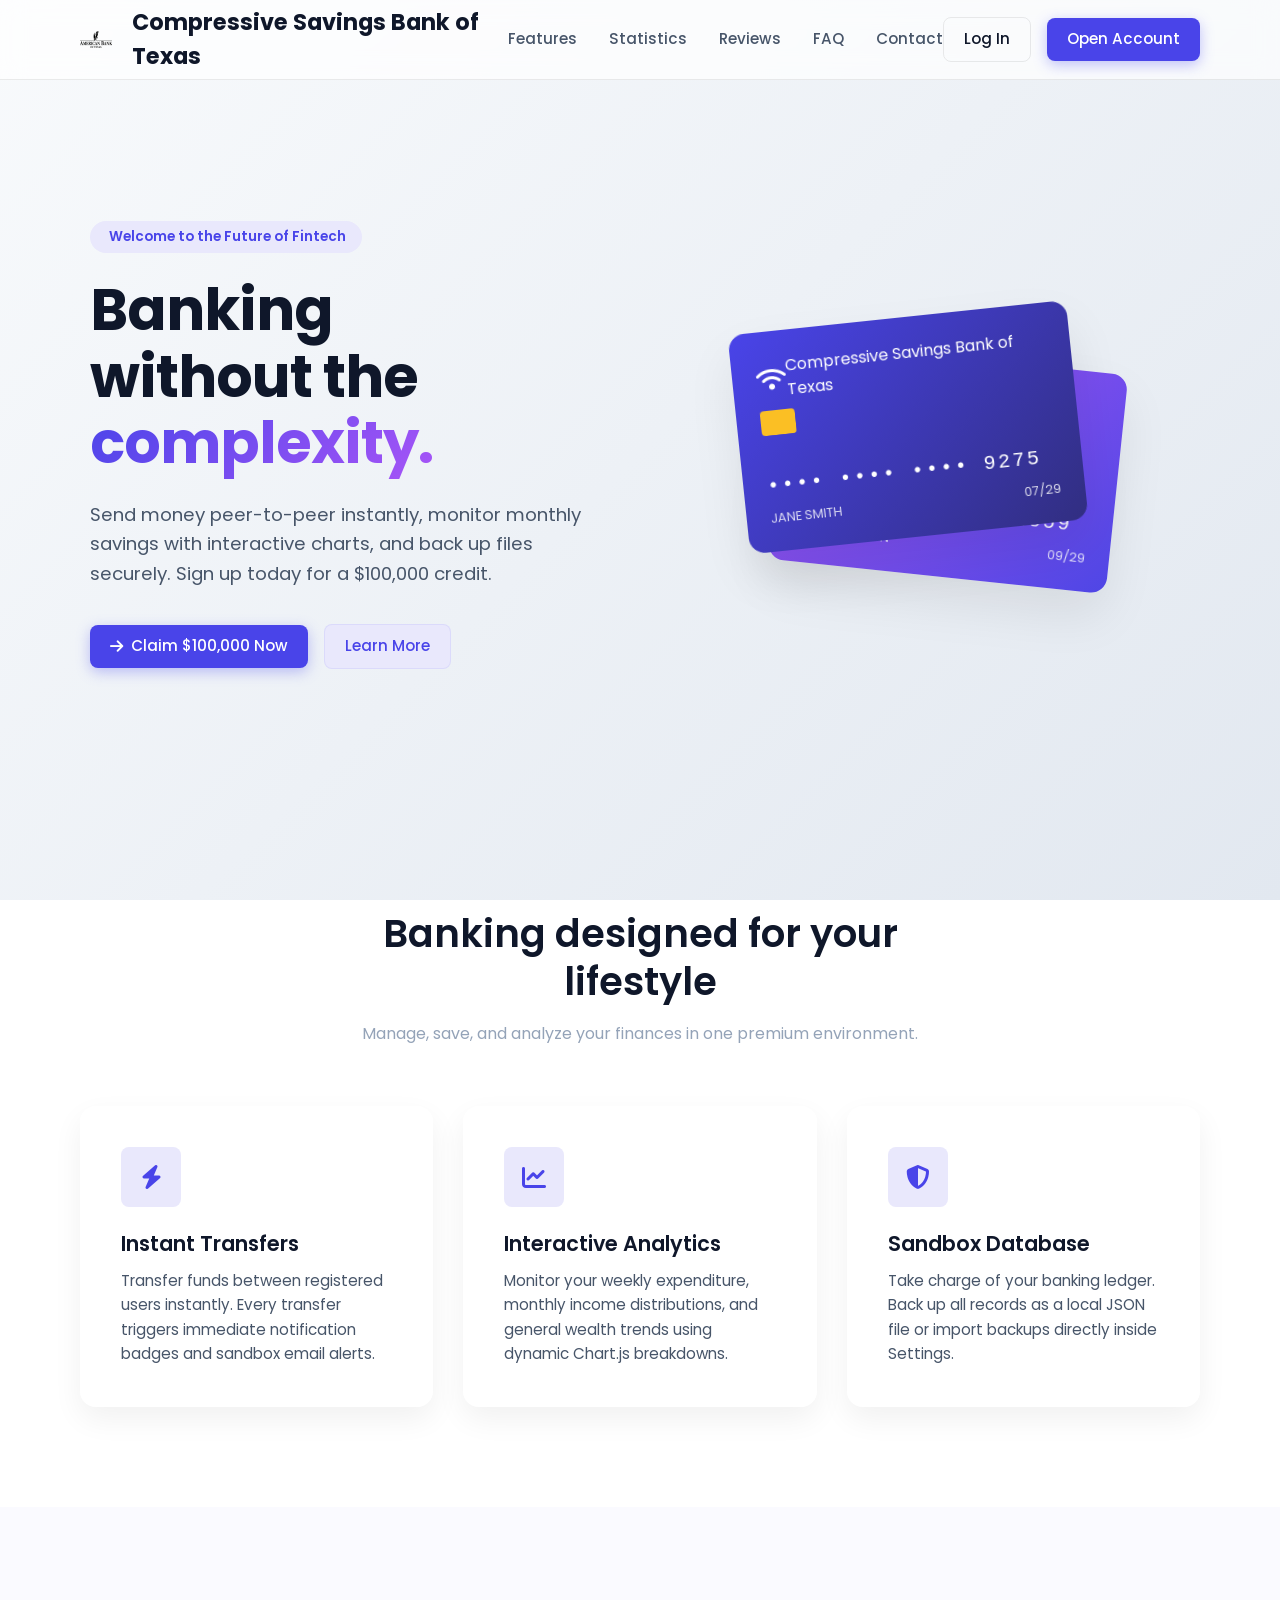
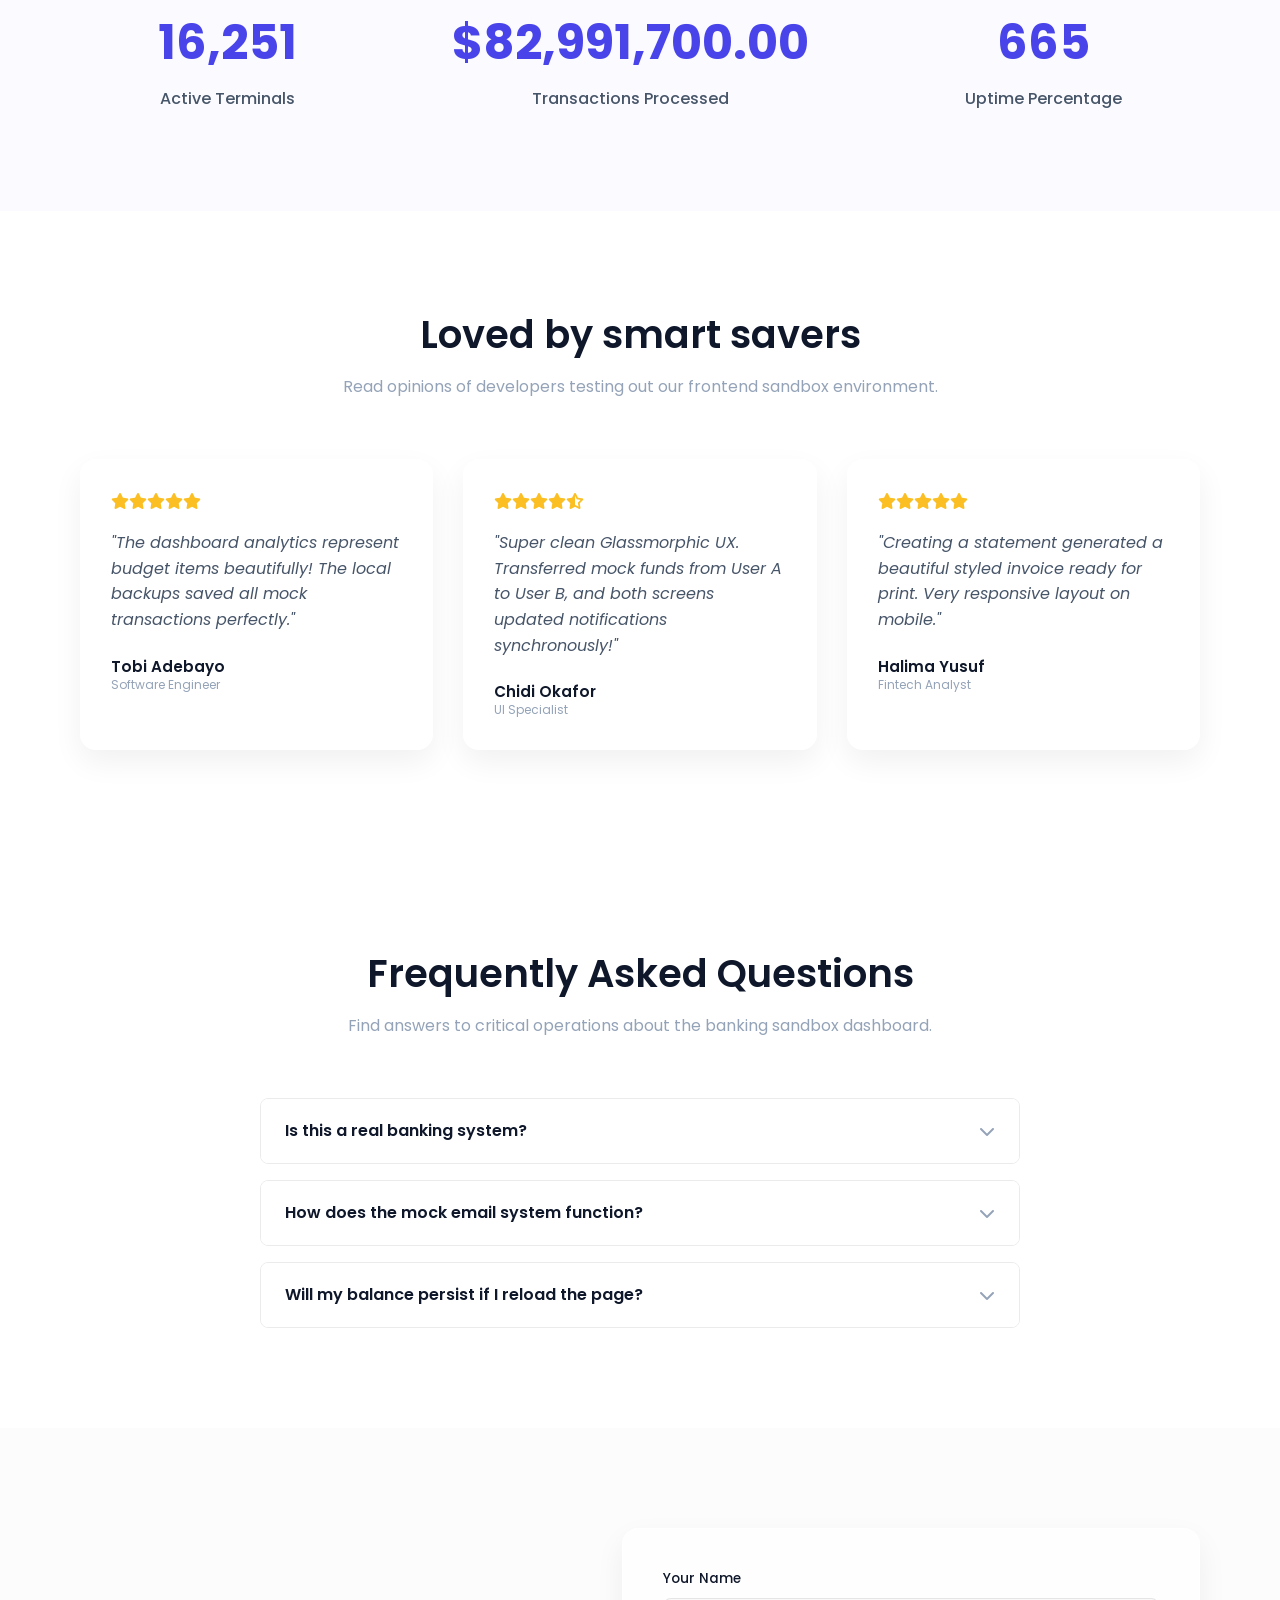
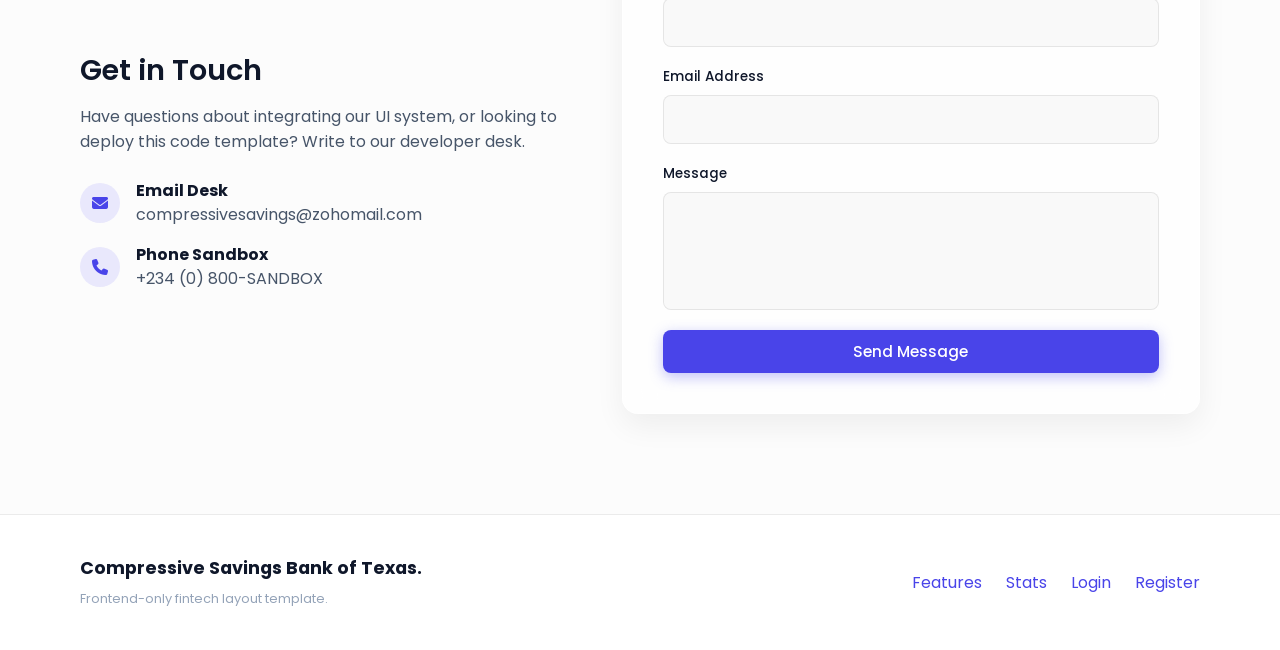
==== commit a678e230: "Set compressivesavings@zohomail.com as project support email" ====
--- a/index.html
+++ b/index.html
@@ -233,7 +233,7 @@
             <div class="contact-details-icon flex-center"><i class="fas fa-envelope"></i></div>
             <div>
               <strong style="display:block; color:var(--text-primary);">Email Desk</strong>
-              <span>support@commbank-demo.au</span>
+              <span>compressivesavings@zohomail.com</span>
             </div>
           </div>
           <div class="contact-details-item">
